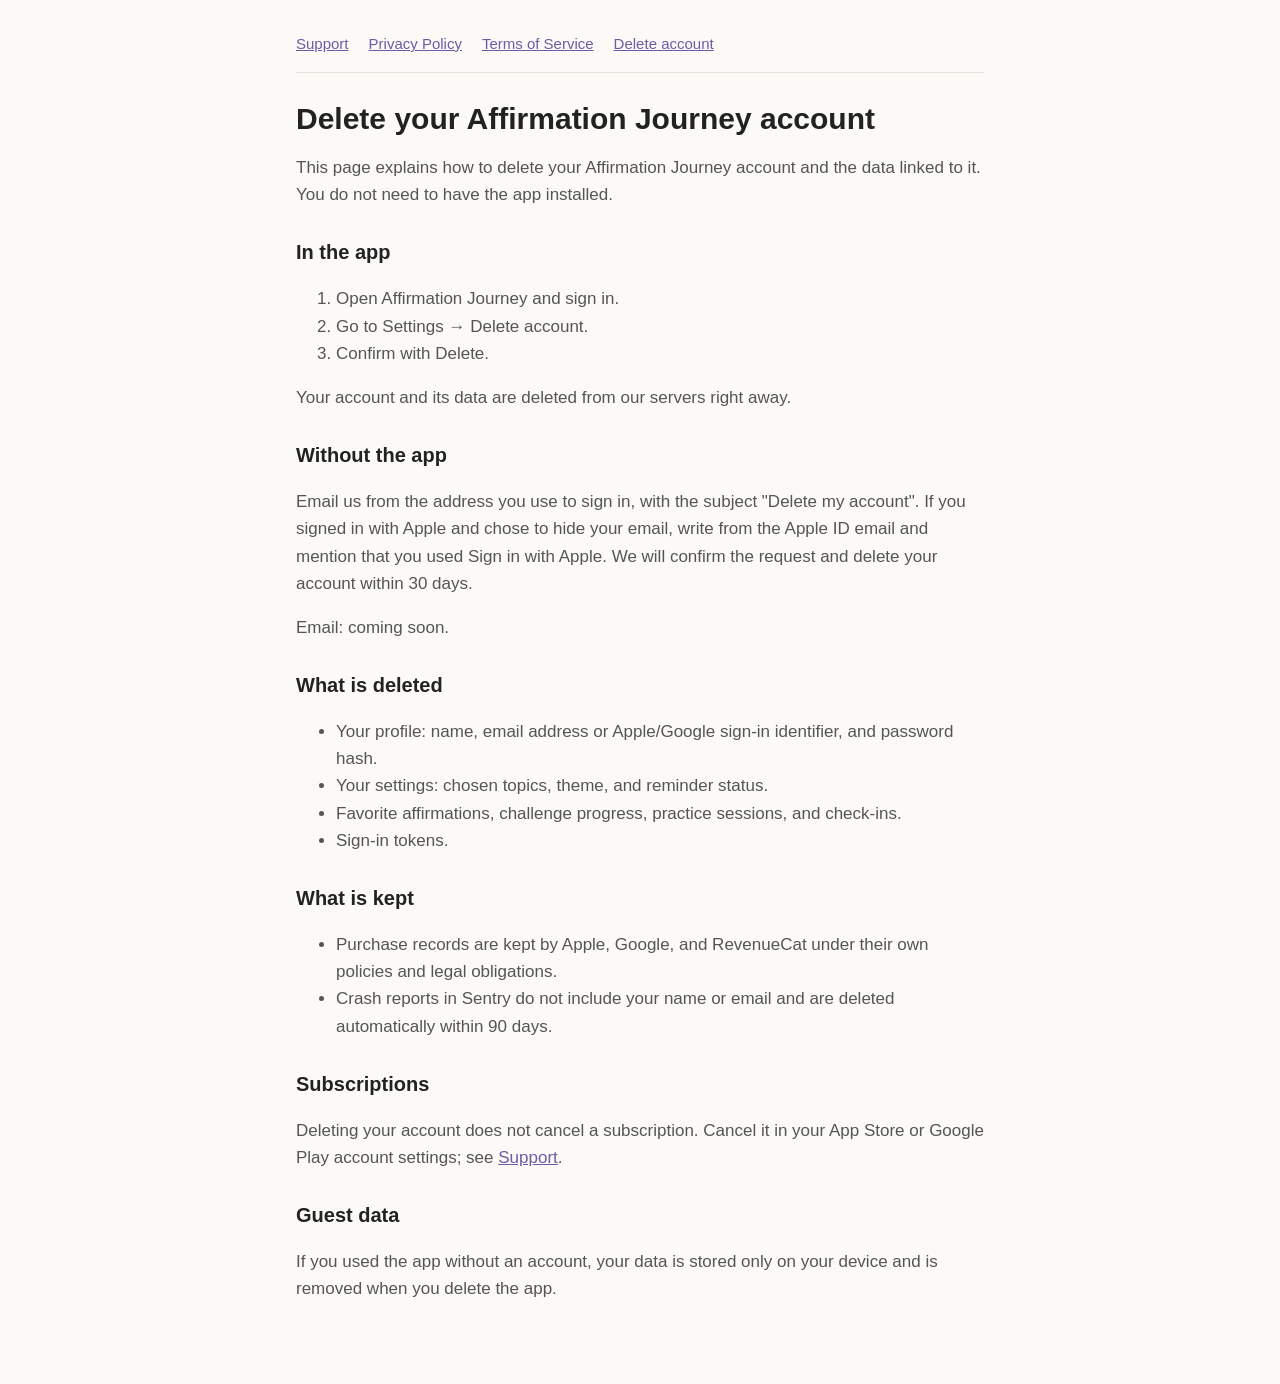
==== delete-account.html @ 01cfdb4b "Add support, privacy, terms and account deletion pages Co-Authored-By: Claude Opus 5.5 <noreply@anth" ====
<!doctype html>
<html lang="en">
<head>
<meta charset="utf-8">
<meta name="viewport" content="width=device-width, initial-scale=1">
<title>Delete account · Affirmation Journey</title>
<link rel="stylesheet" href="style.css">
</head>
<body>
<main>
<nav><a href="./">Support</a><a href="privacy">Privacy Policy</a><a href="terms">Terms of Service</a><a href="delete-account">Delete account</a></nav>
<h1>Delete your Affirmation Journey account</h1>
<p>This page explains how to delete your Affirmation Journey account and the data linked to it. You do not need to have the app installed.</p>

<h2>In the app</h2>
<ol>
<li>Open Affirmation Journey and sign in.</li>
<li>Go to Settings → Delete account.</li>
<li>Confirm with Delete.</li>
</ol>
<p>Your account and its data are deleted from our servers right away.</p>

<h2>Without the app</h2>
<p>Email us from the address you use to sign in, with the subject "Delete my account". If you signed in with Apple and chose to hide your email, write from the Apple ID email and mention that you used Sign in with Apple. We will confirm the request and delete your account within 30 days.</p>
<p>Email: coming soon.</p>

<h2>What is deleted</h2>
<ul>
<li>Your profile: name, email address or Apple/Google sign-in identifier, and password hash.</li>
<li>Your settings: chosen topics, theme, and reminder status.</li>
<li>Favorite affirmations, challenge progress, practice sessions, and check-ins.</li>
<li>Sign-in tokens.</li>
</ul>

<h2>What is kept</h2>
<ul>
<li>Purchase records are kept by Apple, Google, and RevenueCat under their own policies and legal obligations.</li>
<li>Crash reports in Sentry do not include your name or email and are deleted automatically within 90 days.</li>
</ul>

<h2>Subscriptions</h2>
<p>Deleting your account does not cancel a subscription. Cancel it in your App Store or Google Play account settings; see <a href="./">Support</a>.</p>

<h2>Guest data</h2>
<p>If you used the app without an account, your data is stored only on your device and is removed when you delete the app.</p>
</main>
</body>
</html>
---- style.css ----
:root { --bg: #fbfaf7; --text: #222; --muted: #555; --accent: #6b5ca5; --line: #e6e2da; }
@media (prefers-color-scheme: dark) { :root { --bg: #16151a; --text: #eee; --muted: #b5b3bb; --accent: #b3a6e8; --line: #2c2a33; } }
* { box-sizing: border-box; }
body { margin: 0; background: var(--bg); color: var(--text); font: 17px/1.6 -apple-system, BlinkMacSystemFont, "Segoe UI", Roboto, sans-serif; }
main { max-width: 720px; margin: 0 auto; padding: 32px 16px 64px; }
nav { display: flex; flex-wrap: wrap; gap: 8px 20px; padding-bottom: 16px; border-bottom: 1px solid var(--line); font-size: 15px; }
a { color: var(--accent); }
h1 { font-size: 30px; line-height: 1.2; margin: 28px 0 8px; }
h2 { font-size: 20px; margin: 28px 0 8px; }
p, li { color: var(--muted); }
.updated { font-size: 15px; }
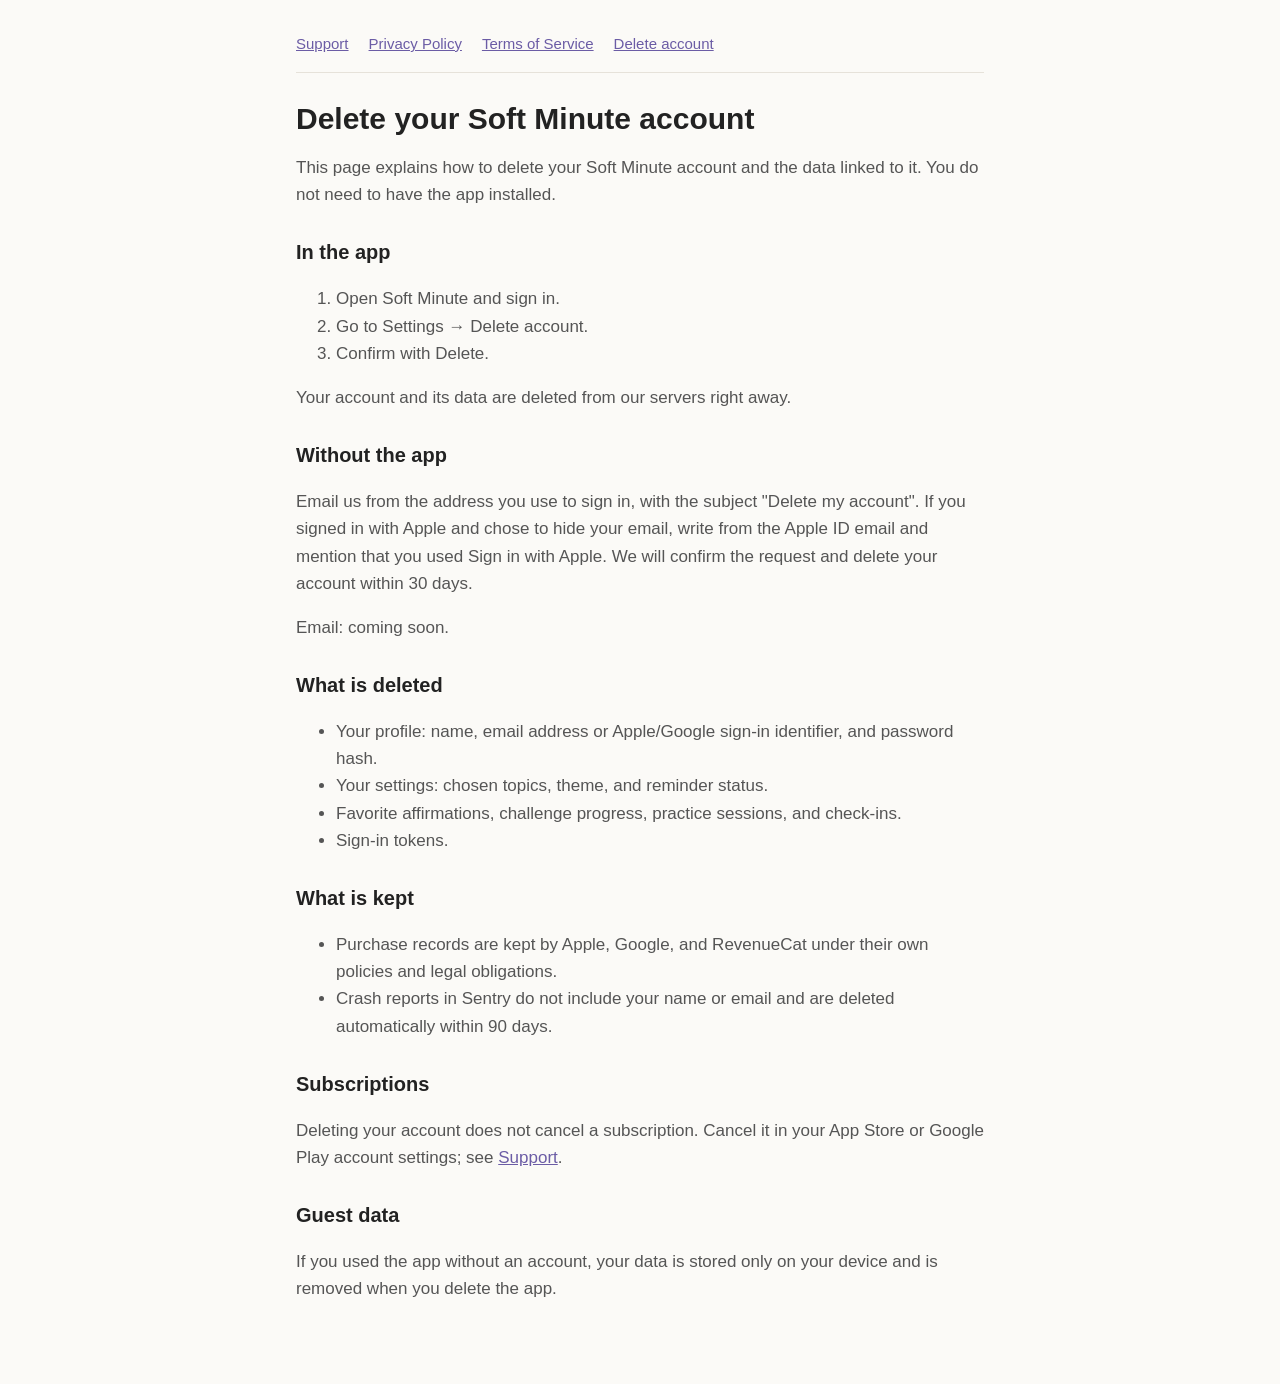
==== commit 14449c62: "Rename the app to Soft Minute Co-Authored-By: Claude Opus 5.5 <noreply@anthropic.com>" ====
--- a/delete-account.html
+++ b/delete-account.html
@@ -3,18 +3,18 @@
 <head>
 <meta charset="utf-8">
 <meta name="viewport" content="width=device-width, initial-scale=1">
-<title>Delete account · Affirmation Journey</title>
+<title>Delete account · Soft Minute</title>
 <link rel="stylesheet" href="style.css">
 </head>
 <body>
 <main>
 <nav><a href="./">Support</a><a href="privacy">Privacy Policy</a><a href="terms">Terms of Service</a><a href="delete-account">Delete account</a></nav>
-<h1>Delete your Affirmation Journey account</h1>
-<p>This page explains how to delete your Affirmation Journey account and the data linked to it. You do not need to have the app installed.</p>
+<h1>Delete your Soft Minute account</h1>
+<p>This page explains how to delete your Soft Minute account and the data linked to it. You do not need to have the app installed.</p>
 
 <h2>In the app</h2>
 <ol>
-<li>Open Affirmation Journey and sign in.</li>
+<li>Open Soft Minute and sign in.</li>
 <li>Go to Settings → Delete account.</li>
 <li>Confirm with Delete.</li>
 </ol>
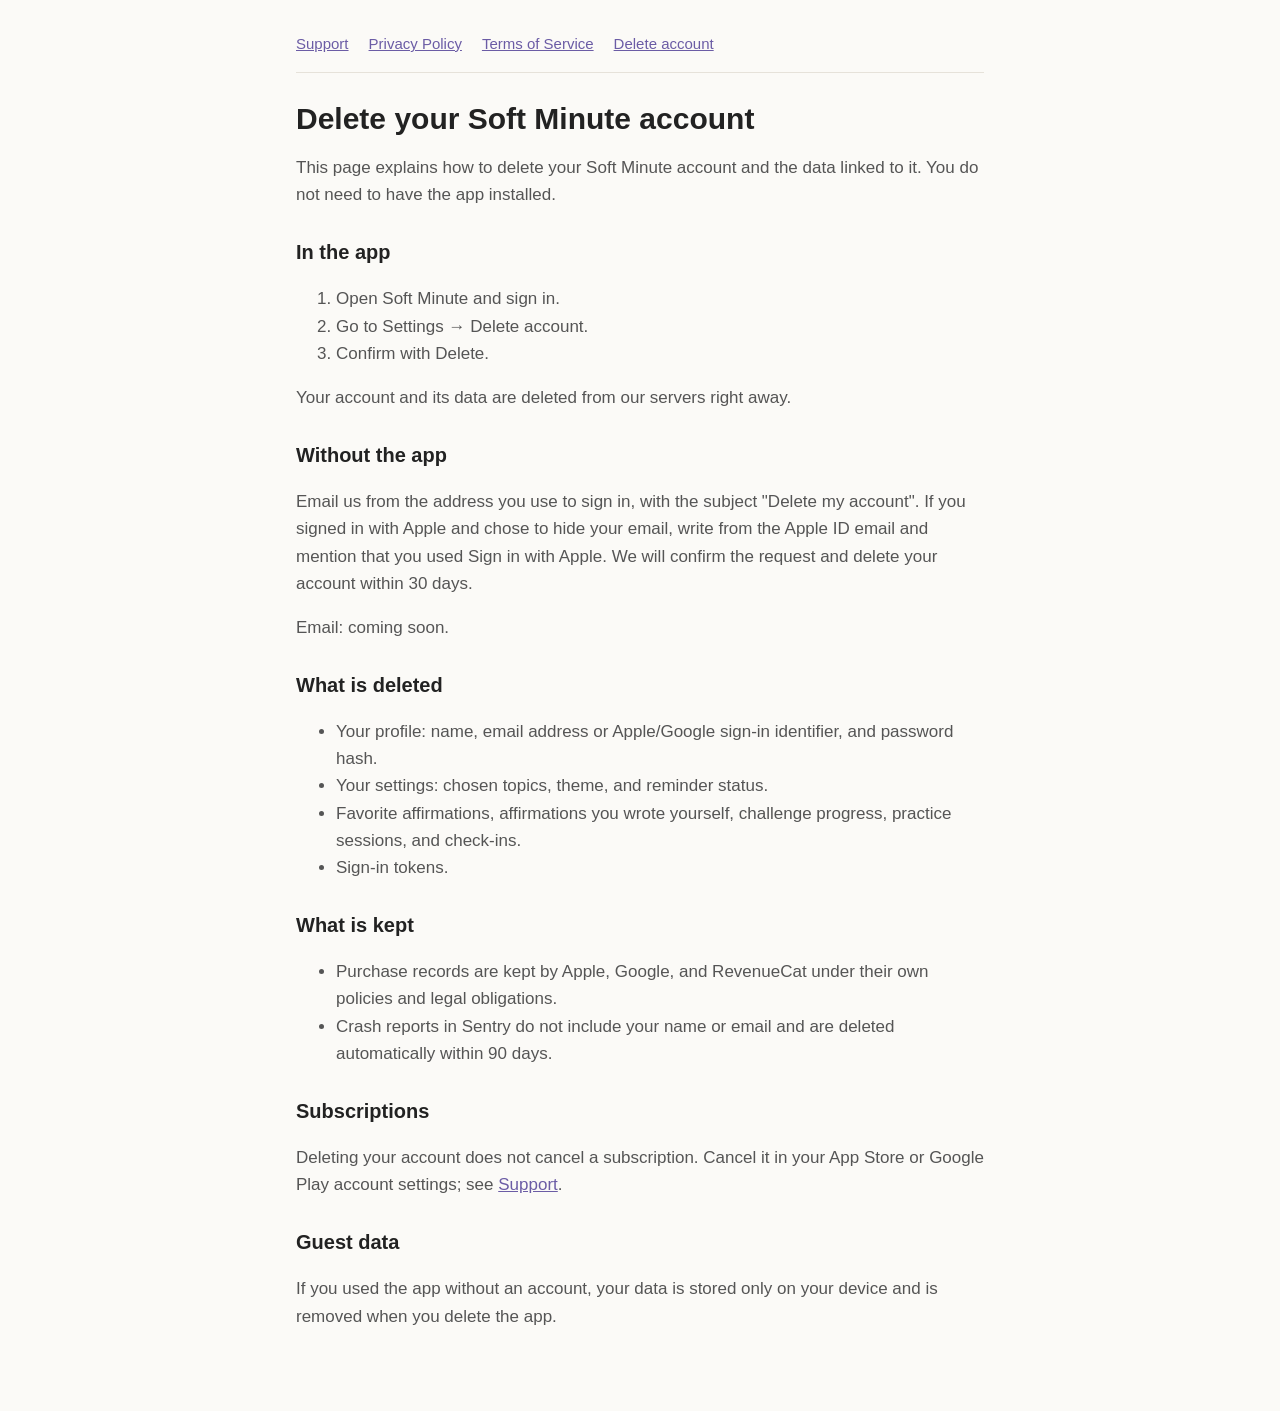
==== commit 81619e28: "Privacy and account deletion: mention affirmations users write" ====
--- a/delete-account.html
+++ b/delete-account.html
@@ -28,7 +28,7 @@
 <ul>
 <li>Your profile: name, email address or Apple/Google sign-in identifier, and password hash.</li>
 <li>Your settings: chosen topics, theme, and reminder status.</li>
-<li>Favorite affirmations, challenge progress, practice sessions, and check-ins.</li>
+<li>Favorite affirmations, affirmations you wrote yourself, challenge progress, practice sessions, and check-ins.</li>
 <li>Sign-in tokens.</li>
 </ul>
 
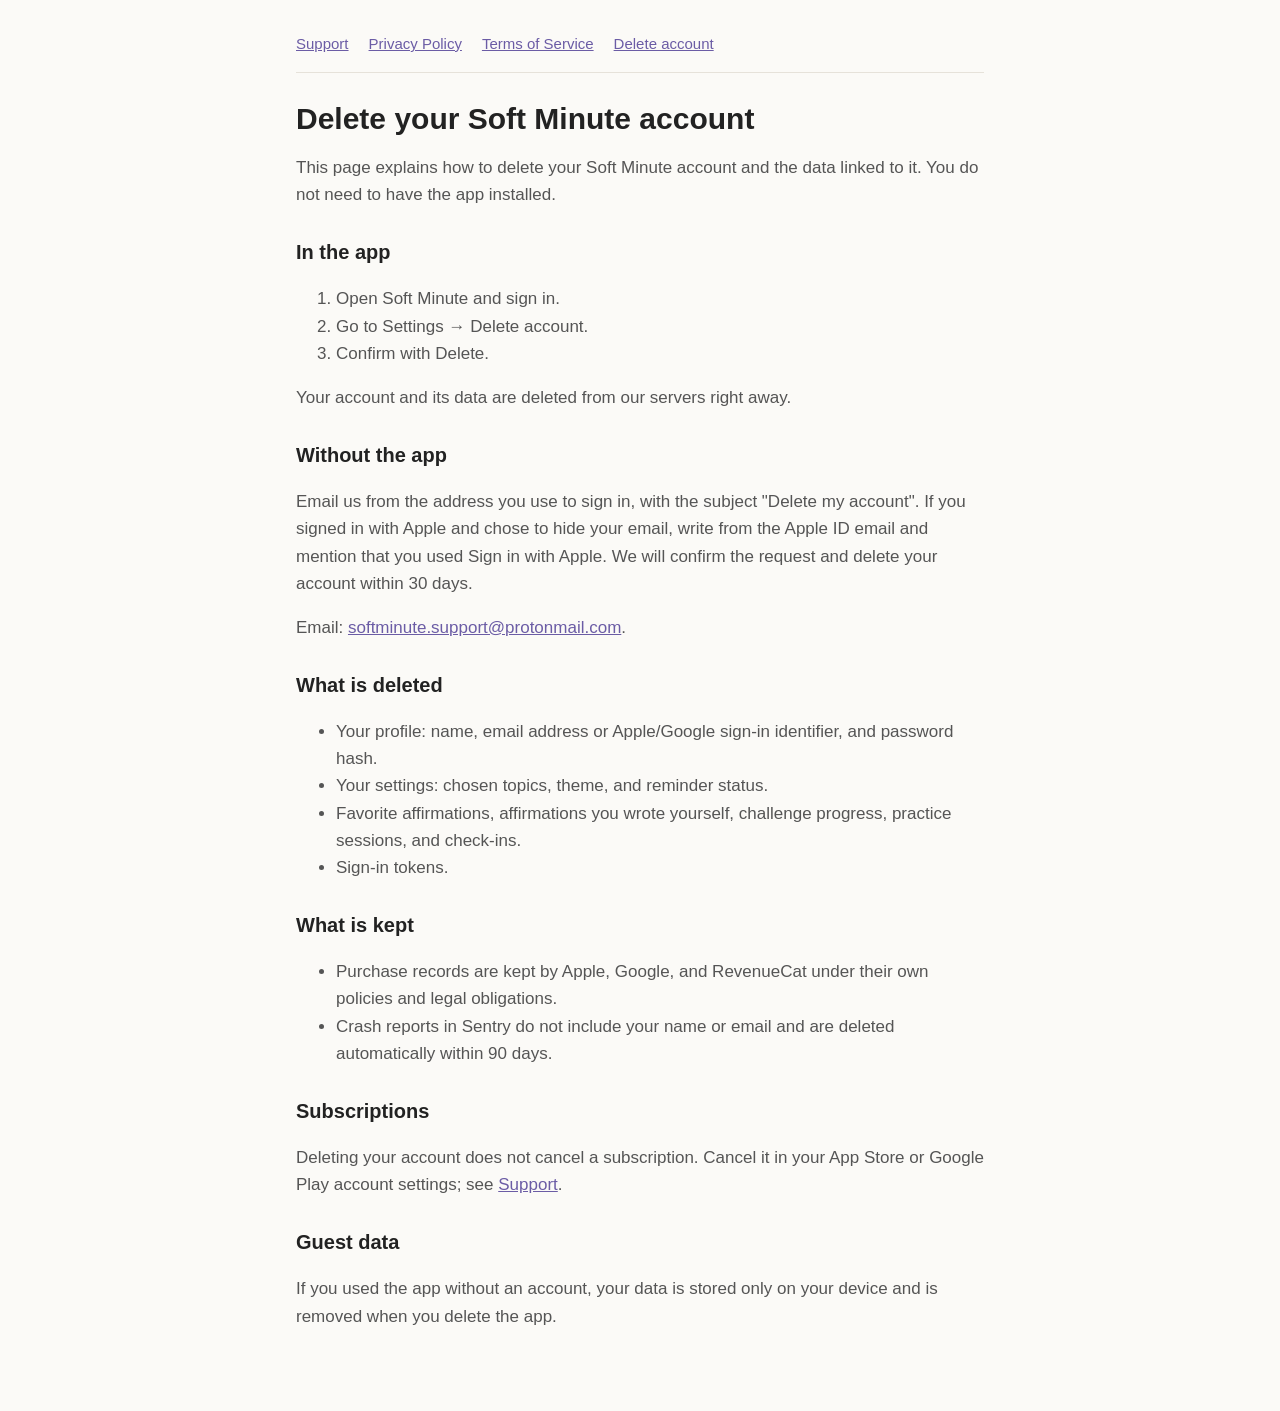
==== commit d9b48a6c: "Support email, operator and governing law; servers in Google Cloud and MongoDB Atlas (EU) Co-Authore" ====
--- a/delete-account.html
+++ b/delete-account.html
@@ -22,7 +22,7 @@
 
 <h2>Without the app</h2>
 <p>Email us from the address you use to sign in, with the subject "Delete my account". If you signed in with Apple and chose to hide your email, write from the Apple ID email and mention that you used Sign in with Apple. We will confirm the request and delete your account within 30 days.</p>
-<p>Email: coming soon.</p>
+<p>Email: <a href="mailto:softminute.support@protonmail.com">softminute.support@protonmail.com</a>.</p>
 
 <h2>What is deleted</h2>
 <ul>
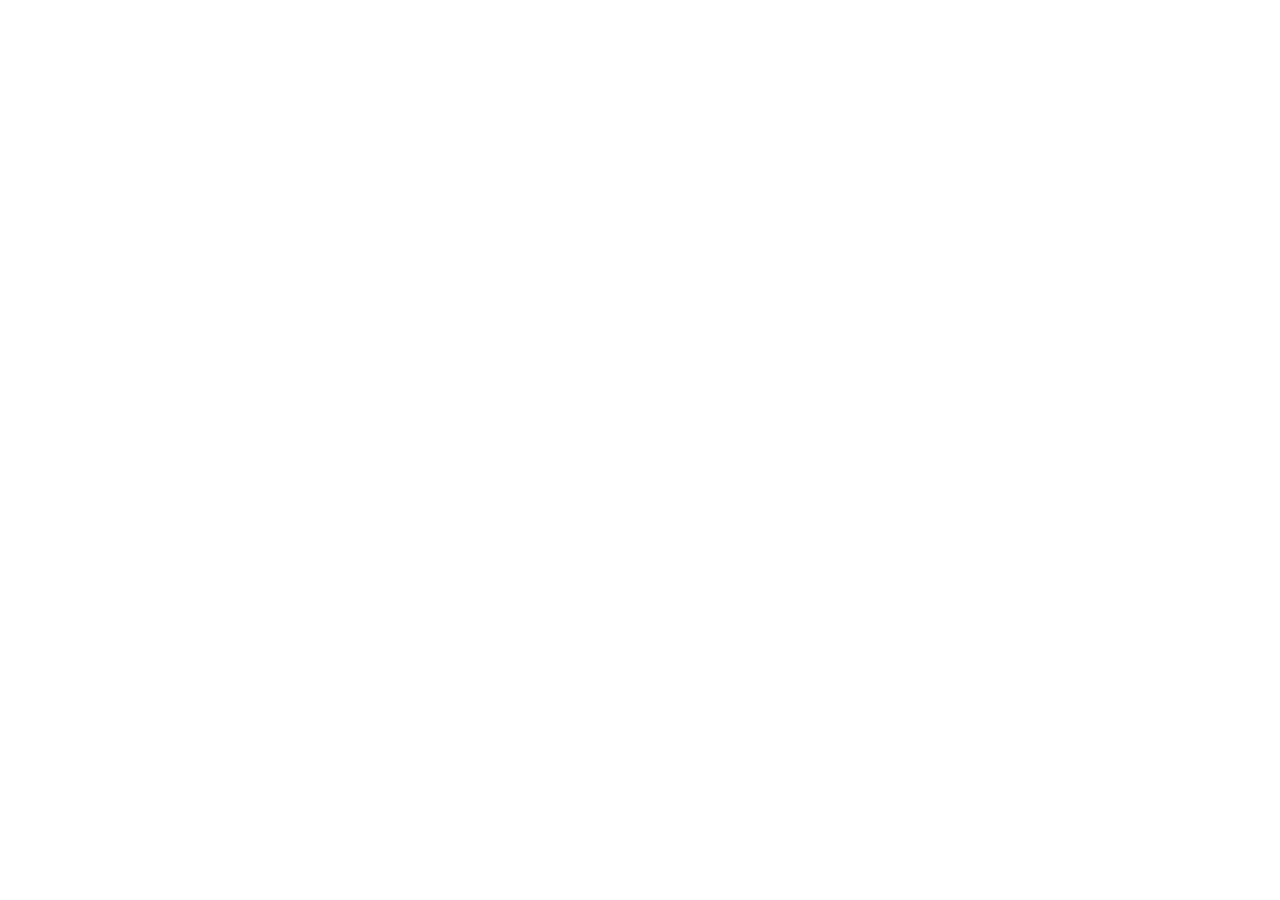
==== commit b4315387: "Move pages to areko.app/softminute; old URLs redirect there Co-Authored-By: Claude Opus 5.5 <noreply" ====
--- a/delete-account.html
+++ b/delete-account.html
@@ -2,47 +2,9 @@
 <html lang="en">
 <head>
 <meta charset="utf-8">
-<meta name="viewport" content="width=device-width, initial-scale=1">
-<title>Delete account · Soft Minute</title>
-<link rel="stylesheet" href="style.css">
+<title>Soft Minute moved</title>
+<link rel="canonical" href="https://areko.app/softminute/delete-account">
+<meta http-equiv="refresh" content="0; url=https://areko.app/softminute/delete-account">
 </head>
-<body>
-<main>
-<nav><a href="./">Support</a><a href="privacy">Privacy Policy</a><a href="terms">Terms of Service</a><a href="delete-account">Delete account</a></nav>
-<h1>Delete your Soft Minute account</h1>
-<p>This page explains how to delete your Soft Minute account and the data linked to it. You do not need to have the app installed.</p>
-
-<h2>In the app</h2>
-<ol>
-<li>Open Soft Minute and sign in.</li>
-<li>Go to Settings → Delete account.</li>
-<li>Confirm with Delete.</li>
-</ol>
-<p>Your account and its data are deleted from our servers right away.</p>
-
-<h2>Without the app</h2>
-<p>Email us from the address you use to sign in, with the subject "Delete my account". If you signed in with Apple and chose to hide your email, write from the Apple ID email and mention that you used Sign in with Apple. We will confirm the request and delete your account within 30 days.</p>
-<p>Email: <a href="mailto:softminute.support@protonmail.com">softminute.support@protonmail.com</a>.</p>
-
-<h2>What is deleted</h2>
-<ul>
-<li>Your profile: name, email address or Apple/Google sign-in identifier, and password hash.</li>
-<li>Your settings: chosen topics, theme, and reminder status.</li>
-<li>Favorite affirmations, affirmations you wrote yourself, challenge progress, practice sessions, and check-ins.</li>
-<li>Sign-in tokens.</li>
-</ul>
-
-<h2>What is kept</h2>
-<ul>
-<li>Purchase records are kept by Apple, Google, and RevenueCat under their own policies and legal obligations.</li>
-<li>Crash reports in Sentry do not include your name or email and are deleted automatically within 90 days.</li>
-</ul>
-
-<h2>Subscriptions</h2>
-<p>Deleting your account does not cancel a subscription. Cancel it in your App Store or Google Play account settings; see <a href="./">Support</a>.</p>
-
-<h2>Guest data</h2>
-<p>If you used the app without an account, your data is stored only on your device and is removed when you delete the app.</p>
-</main>
-</body>
+<body><p>This page moved to <a href="https://areko.app/softminute/delete-account">https://areko.app/softminute/delete-account</a>.</p></body>
 </html>
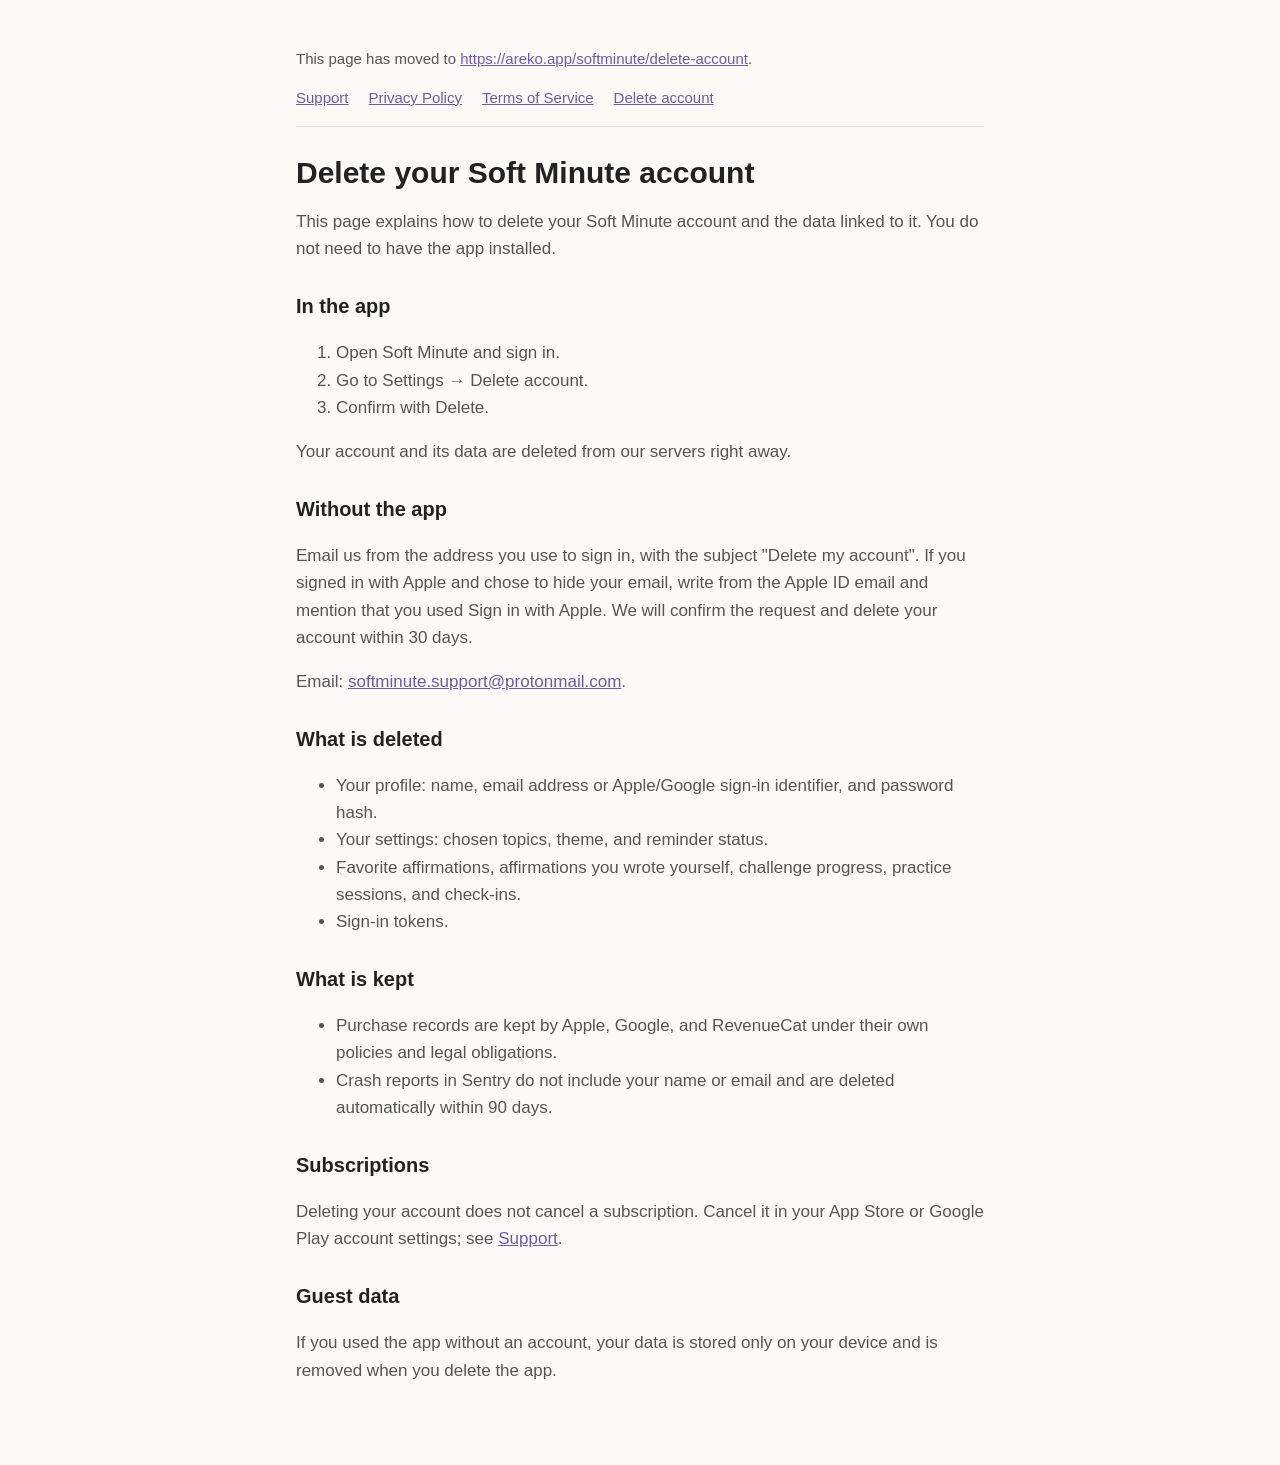
==== commit 9df120e0: "Keep full page text on the old URLs (store review), with canonical and a moved note Co-Authored-By: " ====
--- a/delete-account.html
+++ b/delete-account.html
@@ -2,9 +2,49 @@
 <html lang="en">
 <head>
 <meta charset="utf-8">
-<title>Soft Minute moved</title>
+<meta name="viewport" content="width=device-width, initial-scale=1">
+<title>Delete account · Soft Minute</title>
 <link rel="canonical" href="https://areko.app/softminute/delete-account">
-<meta http-equiv="refresh" content="0; url=https://areko.app/softminute/delete-account">
+<link rel="stylesheet" href="style.css">
 </head>
-<body><p>This page moved to <a href="https://areko.app/softminute/delete-account">https://areko.app/softminute/delete-account</a>.</p></body>
+<body>
+<main>
+<p class="updated">This page has moved to <a href="https://areko.app/softminute/delete-account">https://areko.app/softminute/delete-account</a>.</p>
+<nav><a href="./">Support</a><a href="privacy">Privacy Policy</a><a href="terms">Terms of Service</a><a href="delete-account">Delete account</a></nav>
+<h1>Delete your Soft Minute account</h1>
+<p>This page explains how to delete your Soft Minute account and the data linked to it. You do not need to have the app installed.</p>
+
+<h2>In the app</h2>
+<ol>
+<li>Open Soft Minute and sign in.</li>
+<li>Go to Settings → Delete account.</li>
+<li>Confirm with Delete.</li>
+</ol>
+<p>Your account and its data are deleted from our servers right away.</p>
+
+<h2>Without the app</h2>
+<p>Email us from the address you use to sign in, with the subject "Delete my account". If you signed in with Apple and chose to hide your email, write from the Apple ID email and mention that you used Sign in with Apple. We will confirm the request and delete your account within 30 days.</p>
+<p>Email: <a href="mailto:softminute.support@protonmail.com">softminute.support@protonmail.com</a>.</p>
+
+<h2>What is deleted</h2>
+<ul>
+<li>Your profile: name, email address or Apple/Google sign-in identifier, and password hash.</li>
+<li>Your settings: chosen topics, theme, and reminder status.</li>
+<li>Favorite affirmations, affirmations you wrote yourself, challenge progress, practice sessions, and check-ins.</li>
+<li>Sign-in tokens.</li>
+</ul>
+
+<h2>What is kept</h2>
+<ul>
+<li>Purchase records are kept by Apple, Google, and RevenueCat under their own policies and legal obligations.</li>
+<li>Crash reports in Sentry do not include your name or email and are deleted automatically within 90 days.</li>
+</ul>
+
+<h2>Subscriptions</h2>
+<p>Deleting your account does not cancel a subscription. Cancel it in your App Store or Google Play account settings; see <a href="./">Support</a>.</p>
+
+<h2>Guest data</h2>
+<p>If you used the app without an account, your data is stored only on your device and is removed when you delete the app.</p>
+</main>
+</body>
 </html>
--- a/style.css
+++ b/style.css
@@ -0,0 +1,11 @@
+:root { --bg: #fbfaf7; --text: #222; --muted: #555; --accent: #6b5ca5; --line: #e6e2da; }
+@media (prefers-color-scheme: dark) { :root { --bg: #16151a; --text: #eee; --muted: #b5b3bb; --accent: #b3a6e8; --line: #2c2a33; } }
+* { box-sizing: border-box; }
+body { margin: 0; background: var(--bg); color: var(--text); font: 17px/1.6 -apple-system, BlinkMacSystemFont, "Segoe UI", Roboto, sans-serif; }
+main { max-width: 720px; margin: 0 auto; padding: 32px 16px 64px; }
+nav { display: flex; flex-wrap: wrap; gap: 8px 20px; padding-bottom: 16px; border-bottom: 1px solid var(--line); font-size: 15px; }
+a { color: var(--accent); }
+h1 { font-size: 30px; line-height: 1.2; margin: 28px 0 8px; }
+h2 { font-size: 20px; margin: 28px 0 8px; }
+p, li { color: var(--muted); }
+.updated { font-size: 15px; }
